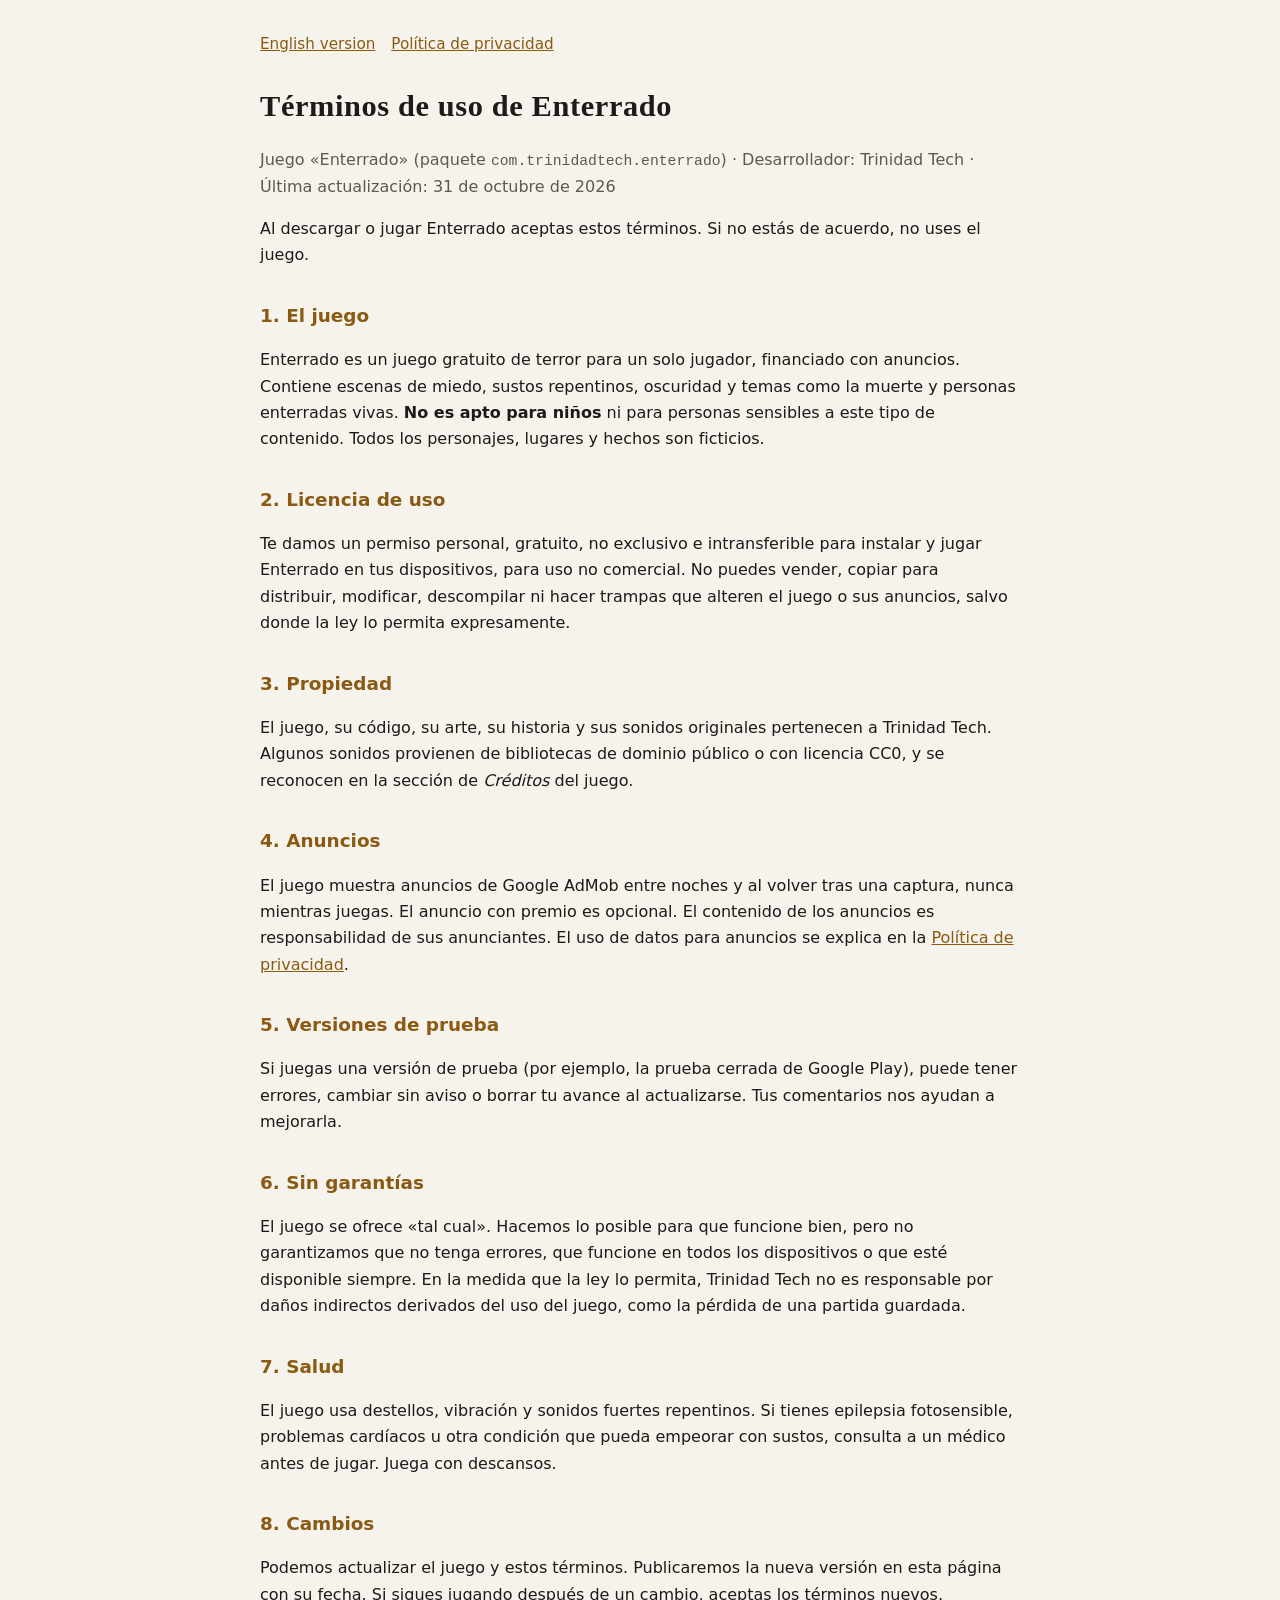
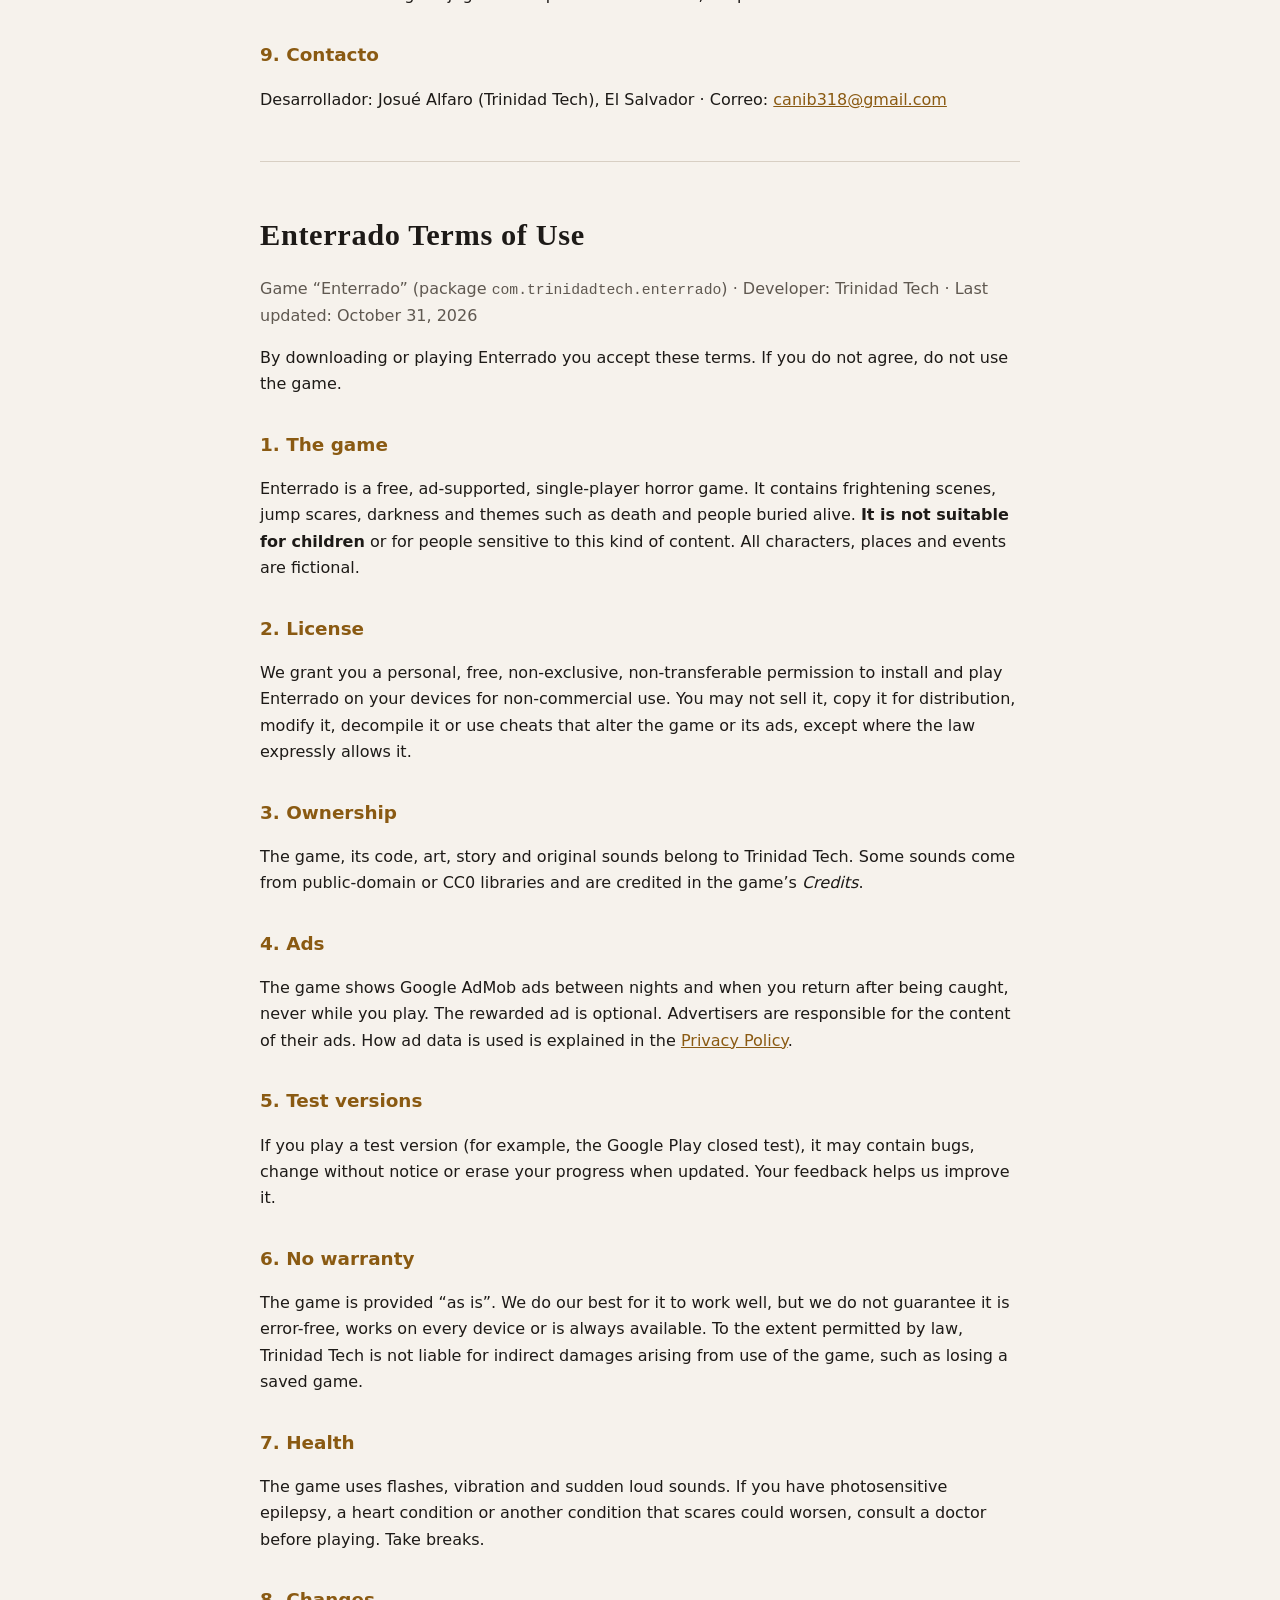
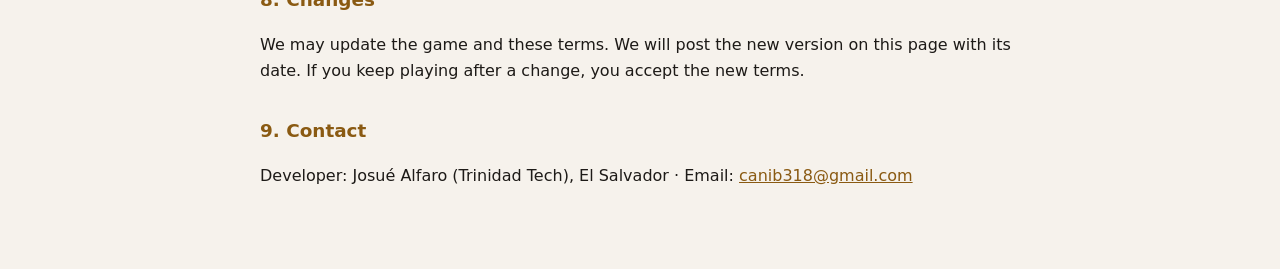
==== terminos.html @ 52f5be38 "Política de privacidad y términos de uso de Enterrado (ES/EN)" ====
<!doctype html>
<html lang="es">
<head>
<meta charset="utf-8">
<meta name="viewport" content="width=device-width, initial-scale=1">
<title>Términos de uso · Enterrado</title>
<link rel="stylesheet" href="estilo.css">
</head>
<body>
<main>
<nav><a href="#english">English version</a><a href="index.html">Política de privacidad</a></nav>

<h1>Términos de uso de Enterrado</h1>
<p class="muted">Juego «Enterrado» (paquete <code>com.trinidadtech.enterrado</code>) · Desarrollador: Trinidad Tech · Última actualización: 31 de octubre de 2026</p>

<p>Al descargar o jugar Enterrado aceptas estos términos. Si no estás de acuerdo, no uses el juego.</p>

<h2>1. El juego</h2>
<p>Enterrado es un juego gratuito de terror para un solo jugador, financiado con anuncios. Contiene escenas de miedo, sustos repentinos,
oscuridad y temas como la muerte y personas enterradas vivas. <strong>No es apto para niños</strong> ni para personas sensibles a este tipo de contenido.
Todos los personajes, lugares y hechos son ficticios.</p>

<h2>2. Licencia de uso</h2>
<p>Te damos un permiso personal, gratuito, no exclusivo e intransferible para instalar y jugar Enterrado en tus dispositivos, para uso no comercial.
No puedes vender, copiar para distribuir, modificar, descompilar ni hacer trampas que alteren el juego o sus anuncios, salvo donde la ley lo permita expresamente.</p>

<h2>3. Propiedad</h2>
<p>El juego, su código, su arte, su historia y sus sonidos originales pertenecen a Trinidad Tech. Algunos sonidos provienen de bibliotecas de
dominio público o con licencia CC0, y se reconocen en la sección de <em>Créditos</em> del juego.</p>

<h2>4. Anuncios</h2>
<p>El juego muestra anuncios de Google AdMob entre noches y al volver tras una captura, nunca mientras juegas. El anuncio con premio es opcional.
El contenido de los anuncios es responsabilidad de sus anunciantes. El uso de datos para anuncios se explica en la
<a href="index.html">Política de privacidad</a>.</p>

<h2>5. Versiones de prueba</h2>
<p>Si juegas una versión de prueba (por ejemplo, la prueba cerrada de Google Play), puede tener errores, cambiar sin aviso o borrar tu avance al actualizarse.
Tus comentarios nos ayudan a mejorarla.</p>

<h2>6. Sin garantías</h2>
<p>El juego se ofrece «tal cual». Hacemos lo posible para que funcione bien, pero no garantizamos que no tenga errores, que funcione en todos los
dispositivos o que esté disponible siempre. En la medida que la ley lo permita, Trinidad Tech no es responsable por daños indirectos derivados del uso del juego,
como la pérdida de una partida guardada.</p>

<h2>7. Salud</h2>
<p>El juego usa destellos, vibración y sonidos fuertes repentinos. Si tienes epilepsia fotosensible, problemas cardíacos u otra condición que pueda empeorar con sustos,
consulta a un médico antes de jugar. Juega con descansos.</p>

<h2>8. Cambios</h2>
<p>Podemos actualizar el juego y estos términos. Publicaremos la nueva versión en esta página con su fecha. Si sigues jugando después de un cambio, aceptas los términos nuevos.</p>

<h2>9. Contacto</h2>
<p>Desarrollador: Josué Alfaro (Trinidad Tech), El Salvador · Correo: <a href="mailto:canib318@gmail.com">canib318@gmail.com</a></p>

<hr>

<section id="english" lang="en">
<h1>Enterrado Terms of Use</h1>
<p class="muted">Game “Enterrado” (package <code>com.trinidadtech.enterrado</code>) · Developer: Trinidad Tech · Last updated: October 31, 2026</p>

<p>By downloading or playing Enterrado you accept these terms. If you do not agree, do not use the game.</p>

<h2>1. The game</h2>
<p>Enterrado is a free, ad-supported, single-player horror game. It contains frightening scenes, jump scares, darkness and themes such as death
and people buried alive. <strong>It is not suitable for children</strong> or for people sensitive to this kind of content. All characters, places and events are fictional.</p>

<h2>2. License</h2>
<p>We grant you a personal, free, non-exclusive, non-transferable permission to install and play Enterrado on your devices for non-commercial use.
You may not sell it, copy it for distribution, modify it, decompile it or use cheats that alter the game or its ads, except where the law expressly allows it.</p>

<h2>3. Ownership</h2>
<p>The game, its code, art, story and original sounds belong to Trinidad Tech. Some sounds come from public-domain or CC0 libraries and are credited in the game’s <em>Credits</em>.</p>

<h2>4. Ads</h2>
<p>The game shows Google AdMob ads between nights and when you return after being caught, never while you play. The rewarded ad is optional.
Advertisers are responsible for the content of their ads. How ad data is used is explained in the <a href="index.html#english">Privacy Policy</a>.</p>

<h2>5. Test versions</h2>
<p>If you play a test version (for example, the Google Play closed test), it may contain bugs, change without notice or erase your progress when updated.
Your feedback helps us improve it.</p>

<h2>6. No warranty</h2>
<p>The game is provided “as is”. We do our best for it to work well, but we do not guarantee it is error-free, works on every device or is always available.
To the extent permitted by law, Trinidad Tech is not liable for indirect damages arising from use of the game, such as losing a saved game.</p>

<h2>7. Health</h2>
<p>The game uses flashes, vibration and sudden loud sounds. If you have photosensitive epilepsy, a heart condition or another condition that scares could worsen,
consult a doctor before playing. Take breaks.</p>

<h2>8. Changes</h2>
<p>We may update the game and these terms. We will post the new version on this page with its date. If you keep playing after a change, you accept the new terms.</p>

<h2>9. Contact</h2>
<p>Developer: Josué Alfaro (Trinidad Tech), El Salvador · Email: <a href="mailto:canib318@gmail.com">canib318@gmail.com</a></p>
</section>
</main>
</body>
</html>
---- estilo.css ----
:root { color-scheme: light dark; --fg: #1d1a17; --muted: #5f5850; --bg: #f6f2ec; --accent: #8a5a12; --line: #d8cfc3; }
@media (prefers-color-scheme: dark) { :root { --fg: #ece6dc; --muted: #a79d90; --bg: #0e0f12; --accent: #e0b25c; --line: #2a2b30; } }
body { margin: 0; background: var(--bg); color: var(--fg); font: 16px/1.65 system-ui, -apple-system, "Segoe UI", Roboto, sans-serif; }
main { max-width: 760px; margin: 0 auto; padding: 32px 16px 64px; }
nav { display: flex; flex-wrap: wrap; gap: 16px; font-size: 0.95rem; margin-bottom: 24px; }
h1 { font-family: Georgia, "Times New Roman", serif; font-size: 1.9rem; letter-spacing: 0.02em; margin: 0 0 4px; }
h2 { font-size: 1.15rem; margin-top: 2rem; color: var(--accent); }
.muted { color: var(--muted); }
a { color: var(--accent); }
li { margin: 4px 0; }
code { font-size: 0.92em; }
hr { border: 0; border-top: 1px solid var(--line); margin: 48px 0; }
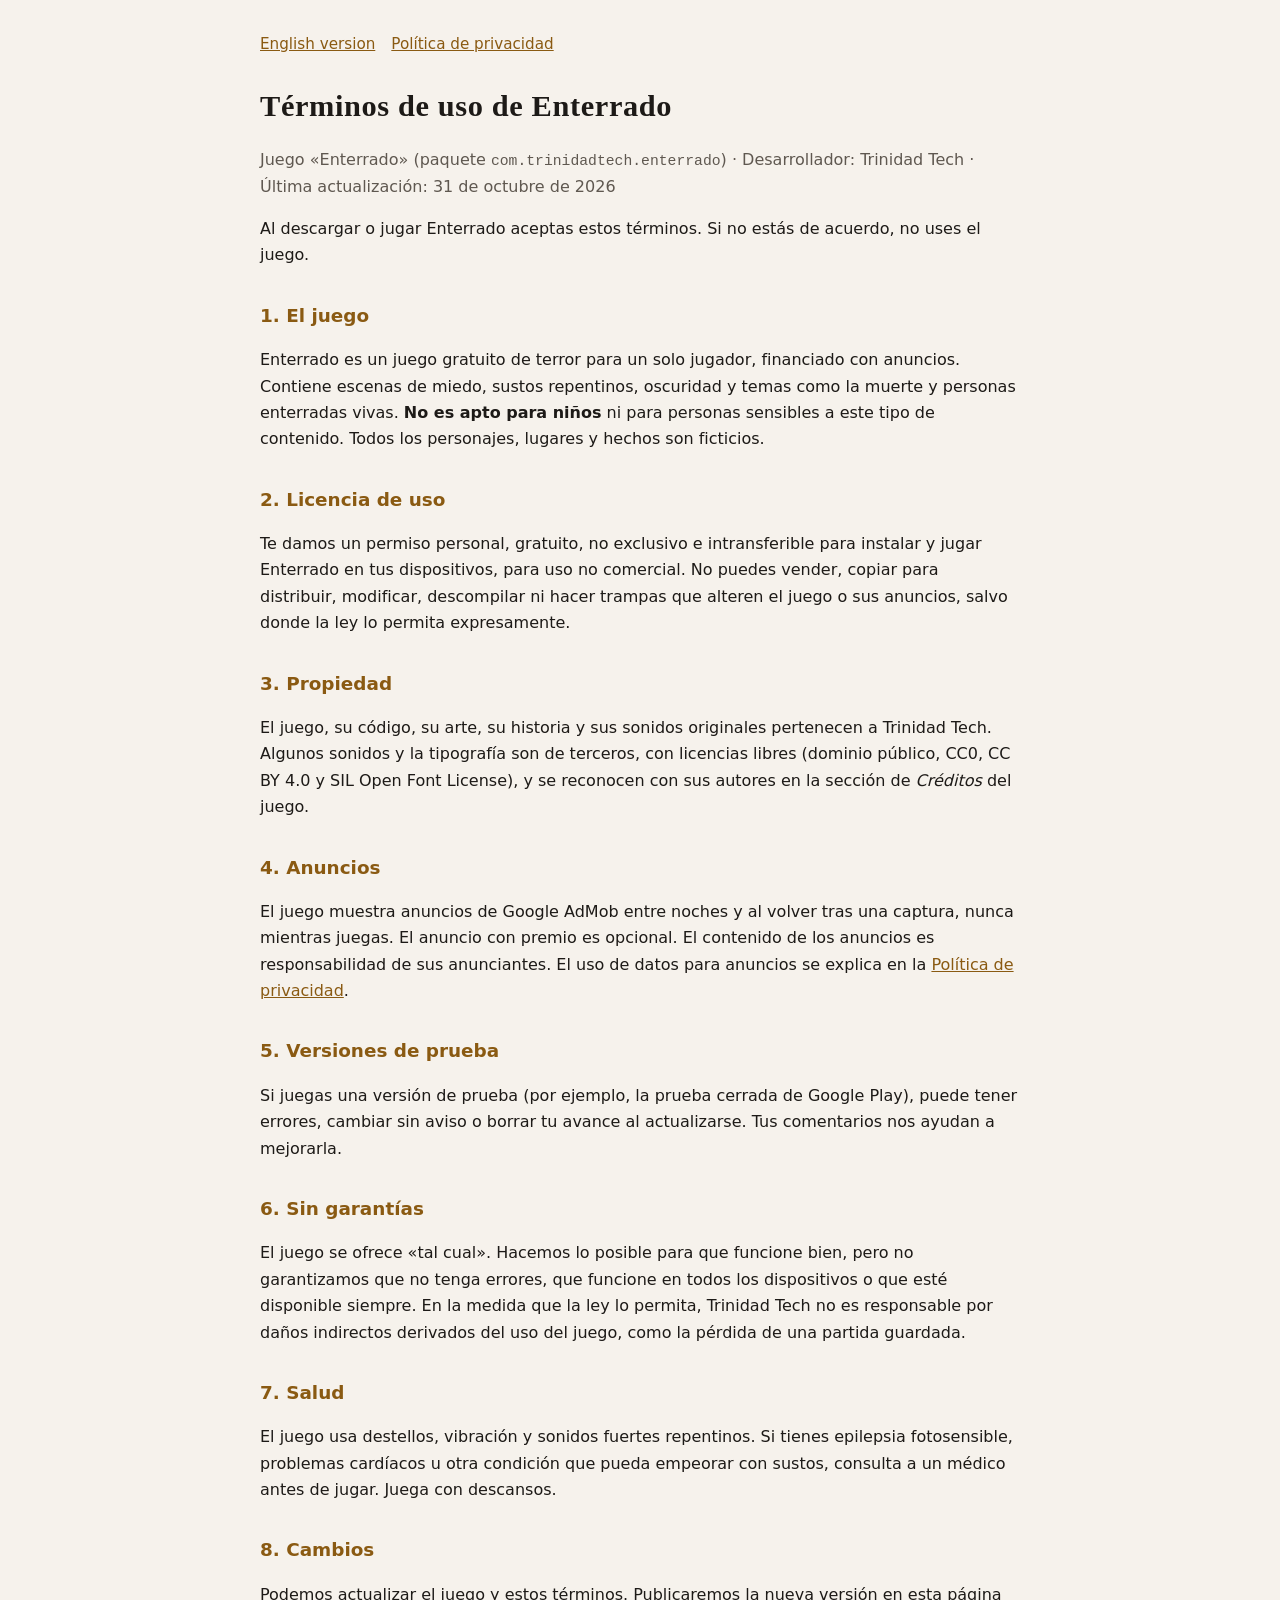
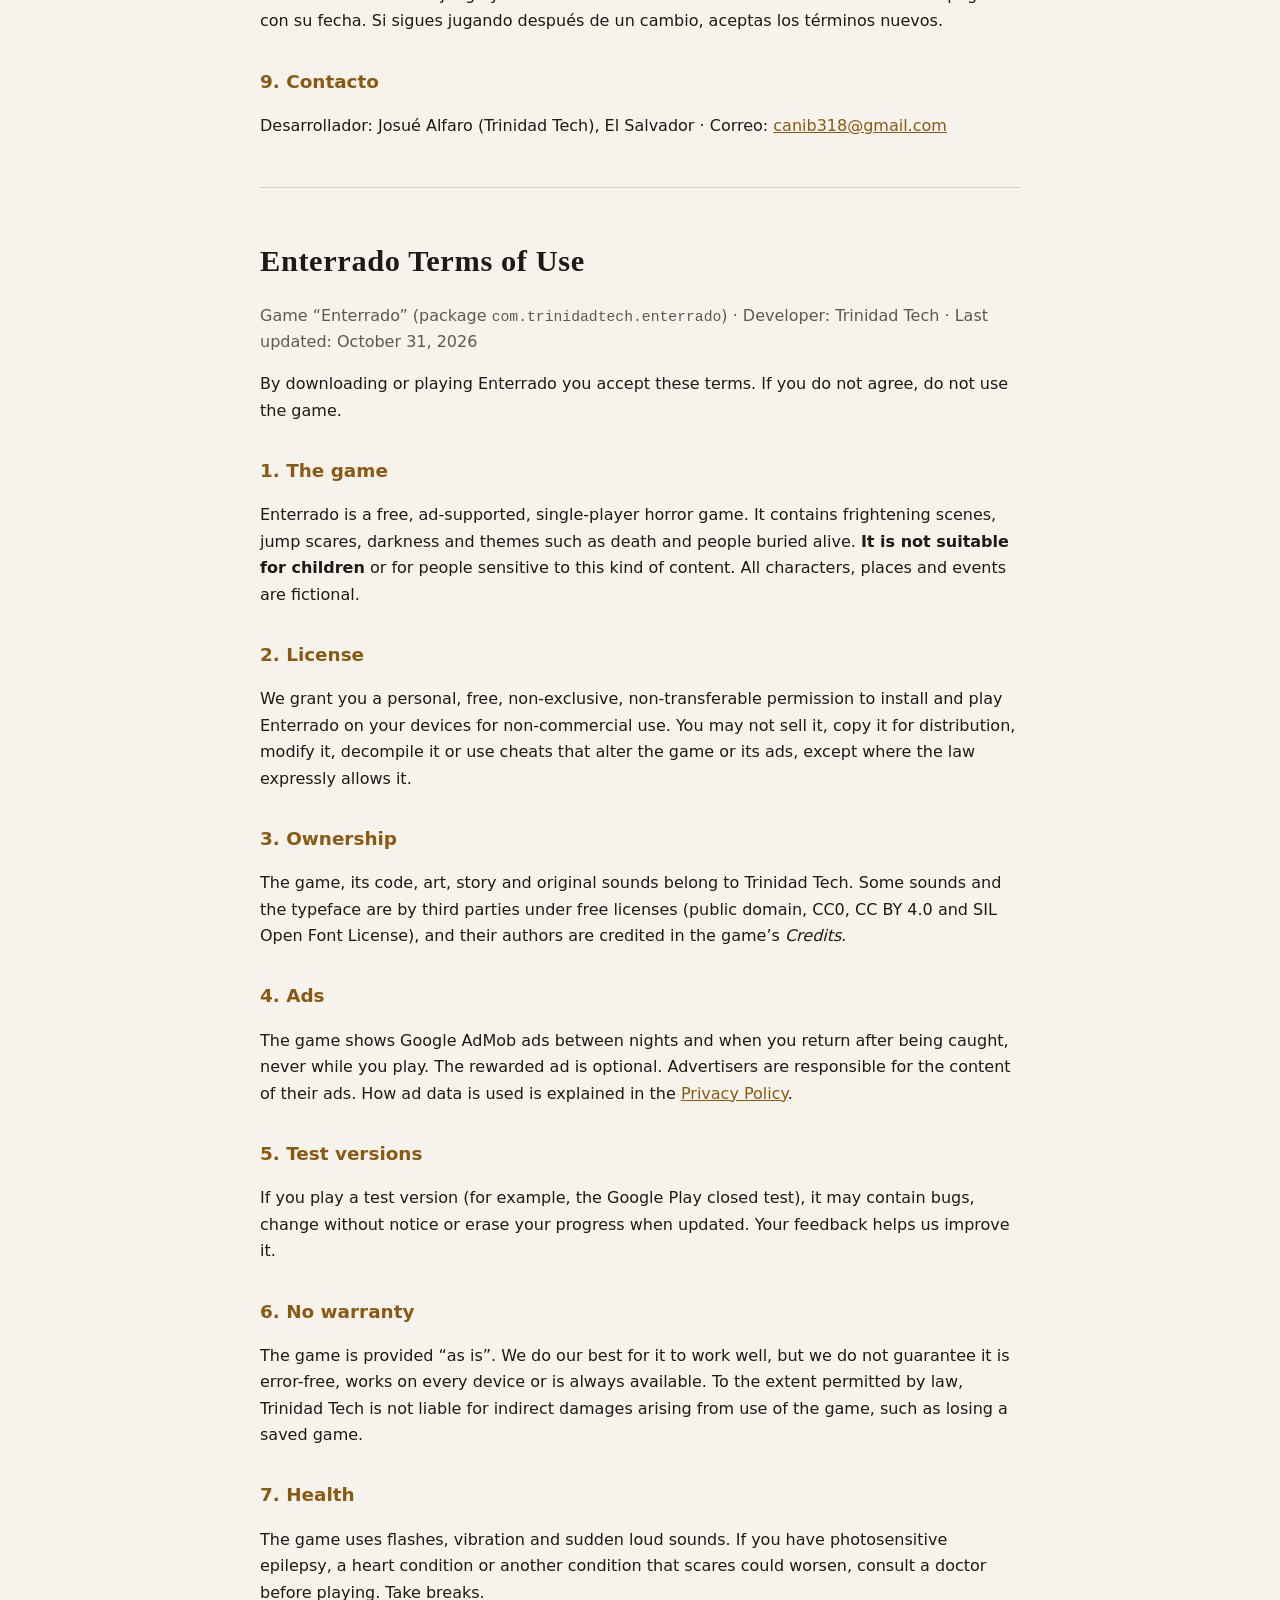
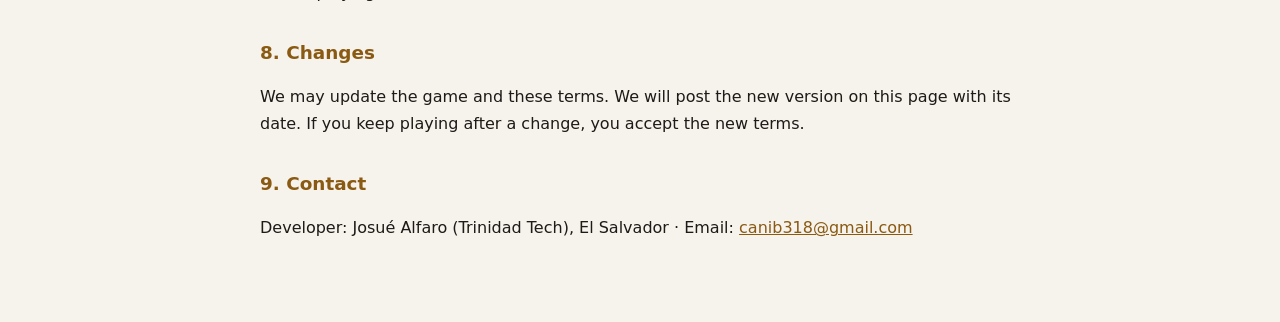
==== commit b7c302b4: "Términos: licencias de terceros como en los créditos del juego" ====
--- a/terminos.html
+++ b/terminos.html
@@ -25,8 +25,8 @@
 No puedes vender, copiar para distribuir, modificar, descompilar ni hacer trampas que alteren el juego o sus anuncios, salvo donde la ley lo permita expresamente.</p>
 
 <h2>3. Propiedad</h2>
-<p>El juego, su código, su arte, su historia y sus sonidos originales pertenecen a Trinidad Tech. Algunos sonidos provienen de bibliotecas de
-dominio público o con licencia CC0, y se reconocen en la sección de <em>Créditos</em> del juego.</p>
+<p>El juego, su código, su arte, su historia y sus sonidos originales pertenecen a Trinidad Tech. Algunos sonidos y la tipografía son de terceros, con licencias libres
+(dominio público, CC0, CC BY 4.0 y SIL Open Font License), y se reconocen con sus autores en la sección de <em>Créditos</em> del juego.</p>
 
 <h2>4. Anuncios</h2>
 <p>El juego muestra anuncios de Google AdMob entre noches y al volver tras una captura, nunca mientras juegas. El anuncio con premio es opcional.
@@ -69,7 +69,7 @@
 You may not sell it, copy it for distribution, modify it, decompile it or use cheats that alter the game or its ads, except where the law expressly allows it.</p>
 
 <h2>3. Ownership</h2>
-<p>The game, its code, art, story and original sounds belong to Trinidad Tech. Some sounds come from public-domain or CC0 libraries and are credited in the game’s <em>Credits</em>.</p>
+<p>The game, its code, art, story and original sounds belong to Trinidad Tech. Some sounds and the typeface are by third parties under free licenses (public domain, CC0, CC BY 4.0 and SIL Open Font License), and their authors are credited in the game’s <em>Credits</em>.</p>
 
 <h2>4. Ads</h2>
 <p>The game shows Google AdMob ads between nights and when you return after being caught, never while you play. The rewarded ad is optional.
